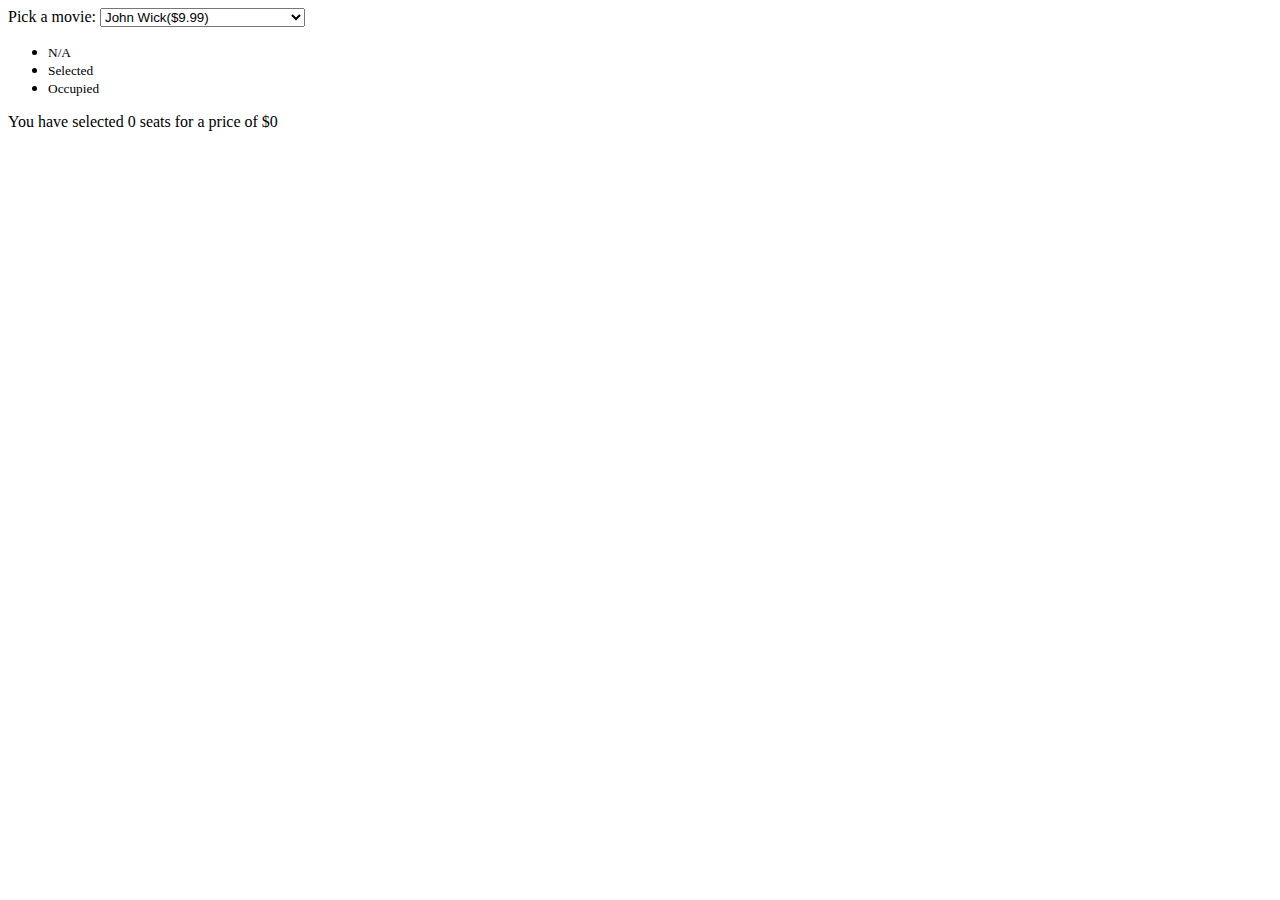
==== booking_page.html @ 421596da "- design for booking page" ====
<!DOCTYPE html>
<html lang="en">
  <head>
    <meta charset="UTF-8" />
    <meta http-equiv="X-UA-Compatible" content="IE=edge" />
    <meta name="viewport" content="width=device-width, initial-scale=1.0" />
    <link rel="stylesheet" href="style.css" />
    <title>Movie Seat Booking</title>
  </head>
  <body>
    <div class="movie-container">
      <label>Pick a movie:</label>
      <select id="movie">
        <option value="9">John Wick($9.99)</option>
        <option value="9">Soul($12.49)</option>
        <option value="9">Coco($9)</option>
        <option value="10">Avengers: Infinity War ($10.49)</option>
      </select>
    </div>

    <ul class="showcase">
      <li>
        <div class="seat"></div>
        <small>N/A</small>
      </li>

      <li>
        <div class="seat selected"></div>
        <small>Selected</small>
      </li>

      <li>
        <div class="seat occupied"></div>
        <small>Occupied</small>
      </li>
    </ul>

    <div class="container">
      <div class="screen"></div>
      <div class="row">
        <div class="seat"></div>
        <div class="seat"></div>
        <div class="seat"></div>
        <div class="seat"></div>
        <div class="seat"></div>
        <div class="seat"></div>
        <div class="seat"></div>
        <div class="seat"></div>
      </div>
      <div class="row">
        <div class="seat"></div>
        <div class="seat"></div>
        <div class="seat"></div>
        <div class="seat occupied"></div>
        <div class="seat occupied"></div>
        <div class="seat"></div>
        <div class="seat"></div>
        <div class="seat"></div>
      </div>

      <div class="row">
        <div class="seat"></div>
        <div class="seat"></div>
        <div class="seat"></div>
        <div class="seat"></div>
        <div class="seat"></div>
        <div class="seat"></div>
        <div class="seat occupied"></div>
        <div class="seat occupied"></div>
      </div>

      <div class="row">
        <div class="seat"></div>
        <div class="seat"></div>
        <div class="seat"></div>
        <div class="seat"></div>
        <div class="seat"></div>
        <div class="seat"></div>
        <div class="seat"></div>
        <div class="seat"></div>
      </div>

      <div class="row">
        <div class="seat"></div>
        <div class="seat"></div>
        <div class="seat"></div>
        <div class="seat occupied"></div>
        <div class="seat occupied"></div>
        <div class="seat"></div>
        <div class="seat"></div>
        <div class="seat"></div>
      </div>

      <div class="row">
        <div class="seat"></div>
        <div class="seat"></div>
        <div class="seat"></div>
        <div class="seat"></div>
        <div class="seat occupied"></div>
        <div class="seat occupied"></div>
        <div class="seat occupied"></div>
        <div class="seat"></div>
      </div>
    </div>

    <p class="text">
      You have selected <span id="count">0</span> seats for a price of $<span id="total">0</span>
    </p>
    <script src="booking_script.js"></script>
  </body>
</html>
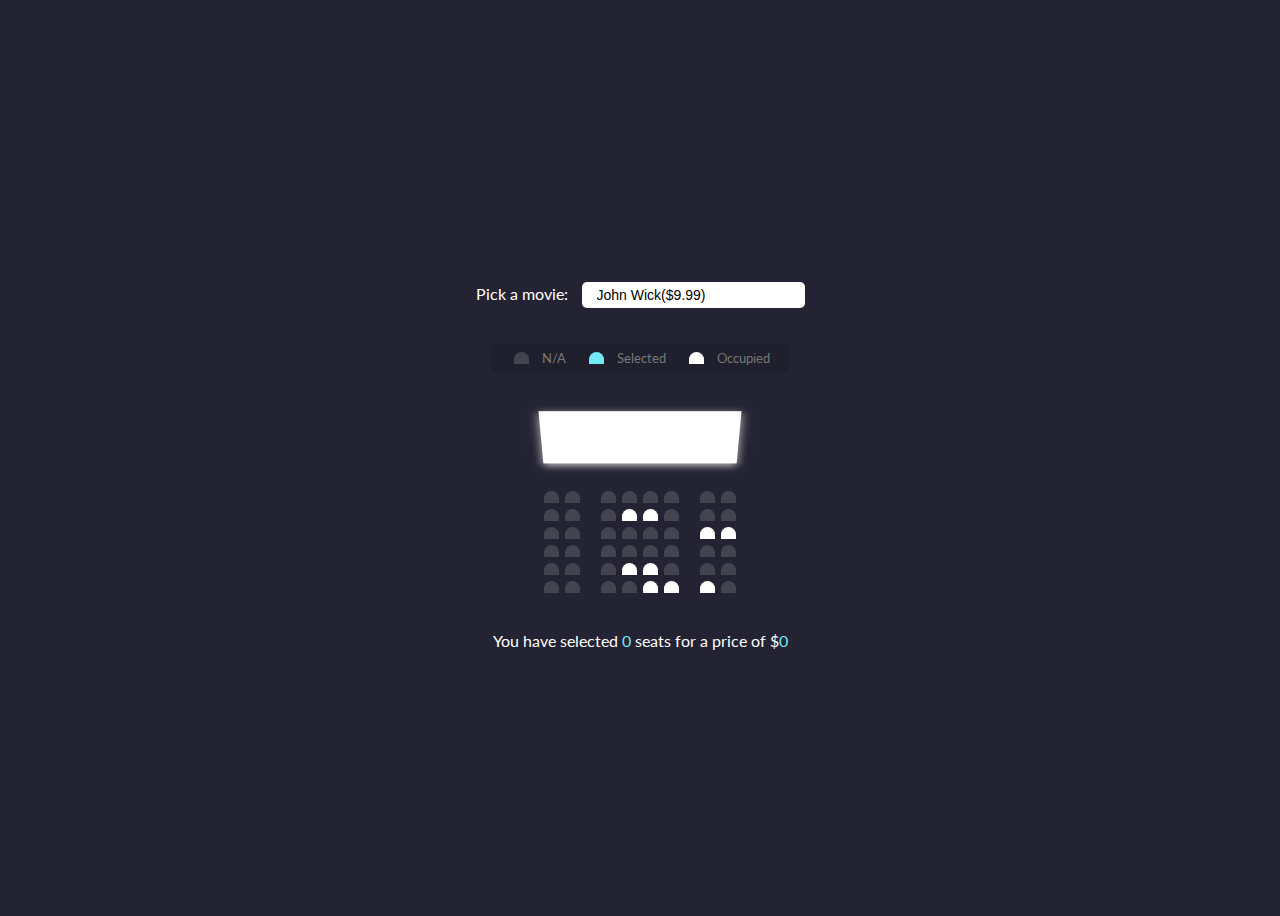
==== commit 4de24a55: "- styles for booking page" ====
--- a/booking_page.html
+++ b/booking_page.html
@@ -4,7 +4,7 @@
     <meta charset="UTF-8" />
     <meta http-equiv="X-UA-Compatible" content="IE=edge" />
     <meta name="viewport" content="width=device-width, initial-scale=1.0" />
-    <link rel="stylesheet" href="style.css" />
+    <link rel="stylesheet" href="booking_page_style.css" />
     <title>Movie Seat Booking</title>
   </head>
   <body>
--- a/booking_page_style.css
+++ b/booking_page_style.css
@@ -0,0 +1,212 @@
+/* body {
+    background-color: #281c1c;
+    display: flex;
+    flex-direction: column;
+    align-items: center;
+    justify-content: center;
+    height: 100vh;
+    margin: 0; 
+    color: #fff;
+}
+
+.seat {
+    background-color: #444451;
+    height: 18px;
+    width: 18px;
+    margin: 3px;
+    border-radius: 5px;
+    transition: all ease 300ms;
+}
+
+.seat.selected {
+    background-color: #faeb47;
+}
+
+.seat.reserved {
+    background-color: #fff;
+}
+
+.seat:not(.reserved):hover {
+    cursor: pointer;
+    transform: scale(1.3);
+}
+
+.seat:nth-of-type(2) {
+    margin-right: 24px;
+}
+
+.seat:nth-last-of-type(3) {
+    margin-right: 24px;
+}
+
+.row {
+    display: flex;
+}
+
+.screen {
+    height: 100px;
+    width: 100%;
+    margin: 24px 0;
+    box-shadow: 0 2px 20px rgba(255, 255, 255, 0.7);
+    border-radius: 8px;
+}
+.screen img {
+    border-radius: 8px;
+}
+
+.movie-list {
+    margin: 20px 0;
+}
+
+.info {
+    background-color: rgba(0, 0, 0, 0.2);
+    padding: 5px 10px;
+    color: #777;
+    display: flex;
+    list-style: none;
+
+}
+
+.info li {
+    display: flex;
+    align-items: center;
+    justify-content: center;
+    margin: 0 10px;
+}
+
+p.text span {
+    color: #faeb47;
+}
+#header {
+	position: fixed;
+	z-index: 1000;
+	left: 0;
+	top: 0;
+	width: 100vw;
+	height: auto;
+}
+
+#header .nav-bar {
+	display: flex;
+	align-items: center;
+	justify-content: space-between;
+	width: 100%;
+	height: 100%;
+	max-width: 1300px;
+	padding: 0 10px;
+} */
+
+@import url('https://fonts.googleapis.com/css?family=Lato&display=swap');
+
+* {
+  box-sizing: border-box;
+}
+
+body {
+  background-color: #242333;
+  display: flex;
+  flex-direction: column;
+  color: white;
+  align-items: center;
+  justify-content: center;
+  height: 100vh;
+  font-family: 'Lato', 'sans-serif';
+}
+
+.movie-container {
+  margin: 20px 0;
+}
+
+.movie-container select {
+  background-color: #fff;
+  border: 0;
+  border-radius: 5px;
+  font-size: 14px;
+  margin-left: 10px;
+  padding: 5px 15px 5px 15px;
+  -moz-appearance: none;
+  -webkit-appearance: none;
+  appearance: none;
+}
+
+.container {
+  perspective: 1000px;
+  margin-bottom: 30px;
+}
+
+.seat {
+  background-color: #444451;
+  height: 12px;
+  width: 15px;
+  margin: 3px;
+  border-top-left-radius: 10px;
+  border-top-right-radius: 10px;
+}
+
+.seat.selected {
+  background-color: #6feaf6;
+}
+
+.seat.occupied {
+  background-color: #fff;
+}
+
+.seat:nth-of-type(2) {
+  margin-right: 18px;
+}
+
+.seat:nth-last-of-type(2) {
+  margin-left: 18px;
+}
+
+.seat:not(.occupied):hover {
+  cursor: pointer;
+  transform: scale(1.2);
+}
+
+.showcase .seat:not(.occupied):hover {
+  cursor: default;
+  transform: scale(1);
+}
+
+.showcase {
+  background-color: rgba(0, 0, 0, 0.1);
+  padding: 5px 10px;
+  border-radius: 5px;
+  color: #777;
+  list-style-type: none;
+  display: flex;
+  justify-content: space-between;
+}
+
+.showcase li {
+  display: flex;
+  align-items: center;
+  justify-content: center;
+  margin: 0 10px;
+}
+
+.showcase li small {
+  margin-left: 10px;
+}
+
+.row {
+  display: flex;
+}
+
+.screen {
+  background-color: #fff;
+  height: 70px;
+  width: 100%;
+  margin: 15px 0;
+  transform: rotateX(-45deg);
+  box-shadow: 0 3px 10px rgba(255, 255, 255, 0.75);
+}
+
+p.text {
+  margin: 5px 0;
+}
+
+p.text span {
+  color: #6feaf6;
+}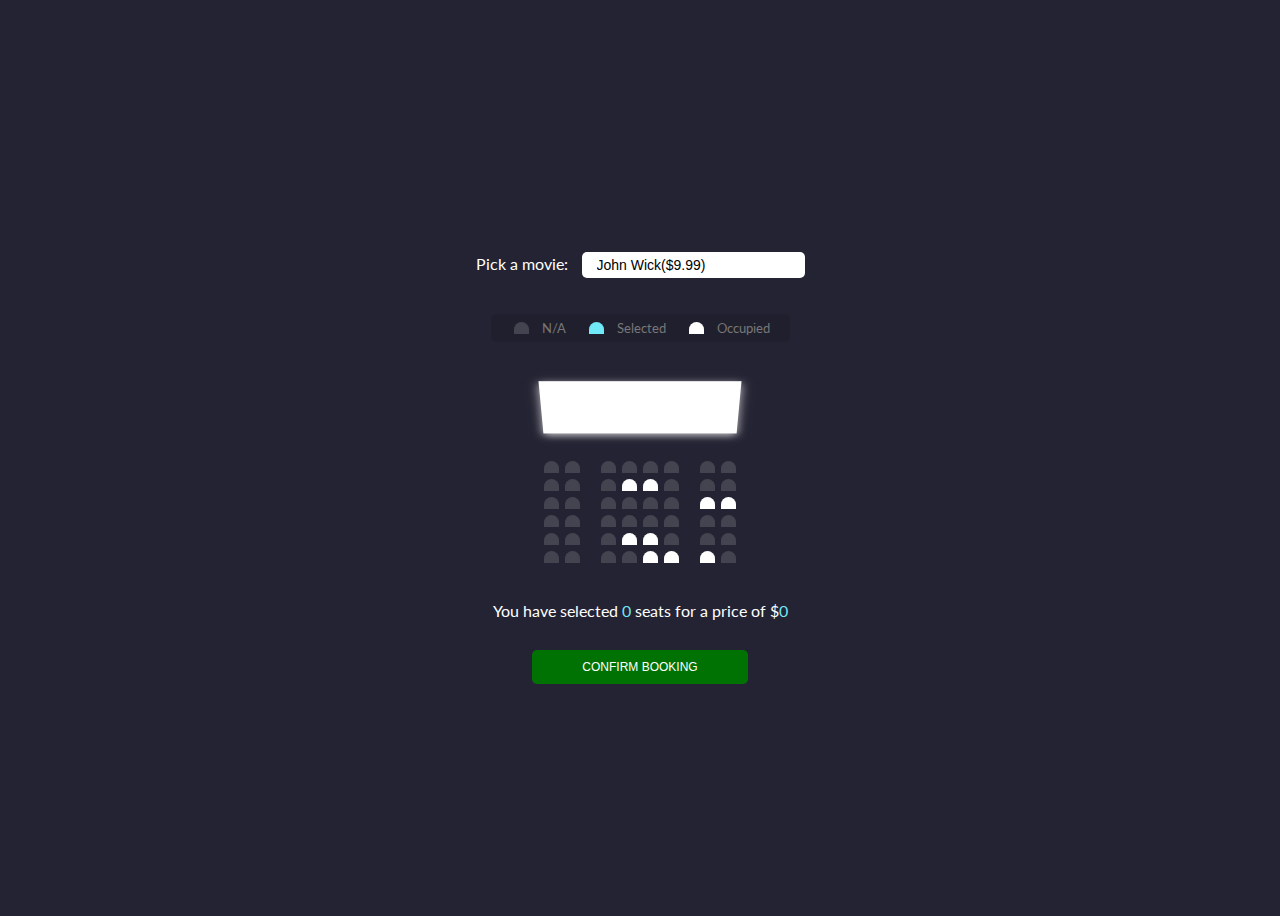
==== commit c2dfc88b: "- booking page script managed" ====
--- a/booking_page.html
+++ b/booking_page.html
@@ -106,6 +106,10 @@
     <p class="text">
       You have selected <span id="count">0</span> seats for a price of $<span id="total">0</span>
     </p>
+
+    <button onclick=success()>
+      CONFIRM BOOKING
+    </button>
     <script src="booking_script.js"></script>
   </body>
 </html>--- a/booking_page_style.css
+++ b/booking_page_style.css
@@ -209,4 +209,17 @@
 
 p.text span {
   color: #6feaf6;
-}+}
+
+button {
+    background-color: #007204; 
+    border: none;
+    color: white;
+    padding: 10px 50px;
+    margin-top: 25px;
+    text-align: center;
+    text-decoration:solid;
+    display: inline-block;
+    font-size: 12px;
+    border-radius: 5px;
+  }